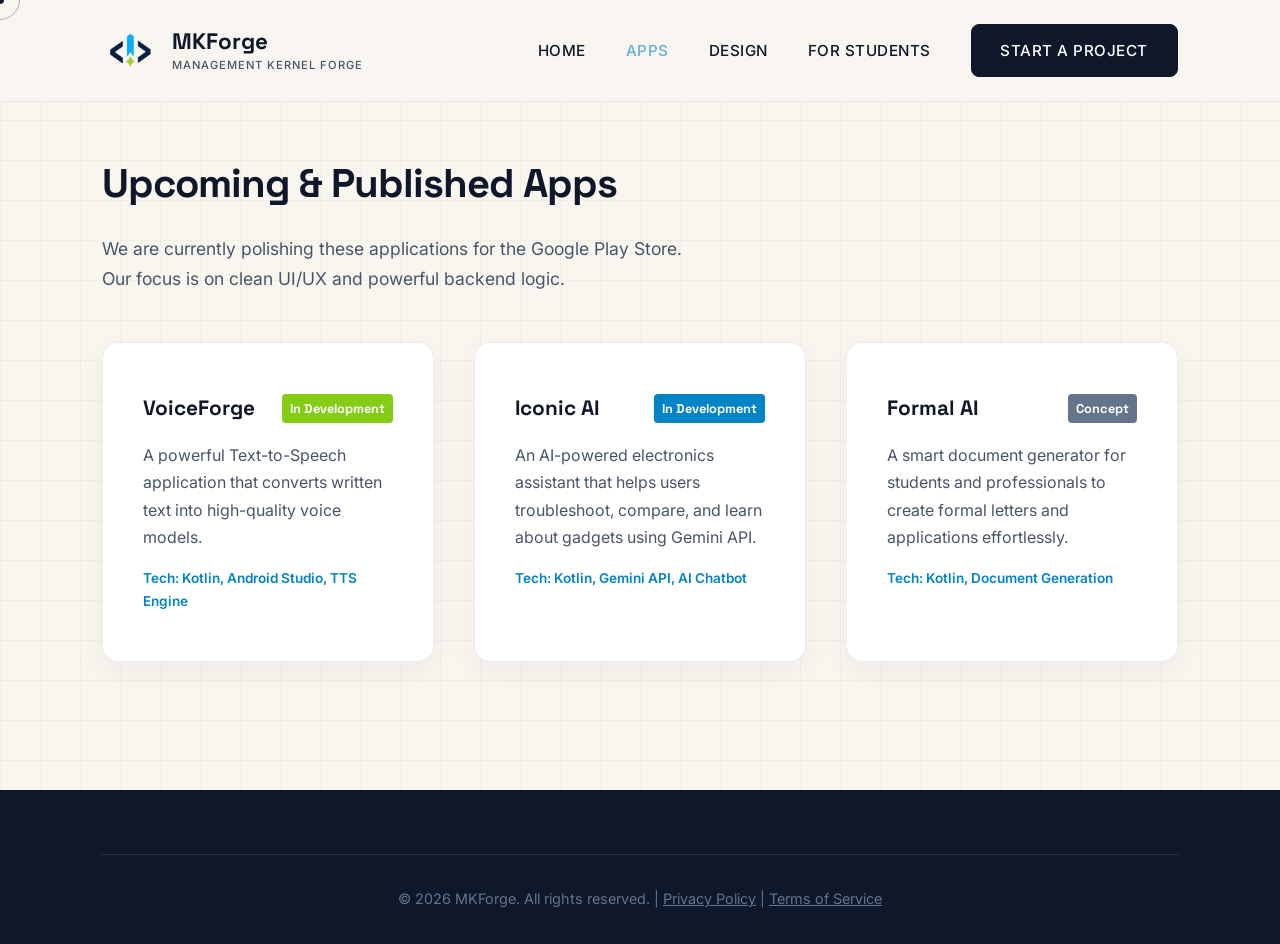
==== apps.html @ f060b6c5 "Initial commit" ====
<!DOCTYPE html>
<html lang="en">
<head>
    <meta charset="UTF-8">
    <meta name="viewport" content="width=device-width, initial-scale=1.0">
    <title>Our Apps | MKForge</title>
    <link rel="stylesheet" href="css/style.css">
    <link href="https://fonts.googleapis.com/css2?family=Inter:wght@300;400;500;600;800&family=Space+Grotesk:wght@700&display=swap" rel="stylesheet">
    <link rel="stylesheet" href="https://cdnjs.cloudflare.com/ajax/libs/font-awesome/6.4.0/css/all.min.css">
</head>
<body>
    <div class="cursor"></div>
    <div class="cursor-follower"></div>

    <nav class="navbar">
        <a href="index.html" class="logo">
            <img src="logo.png" alt="MKForge Logo" class="logo-img">
            <div class="logo-text">MKForge<span class="logo-sub">Management Kernel Forge</span></div>
        </a>
        <div class="menu-btn"><i class="fa-solid fa-bars"></i></div>
        <ul class="nav-links">
            <li><a href="index.html">Home</a></li>
            <li><a href="apps.html" class="active">Apps</a></li>
            <li><a href="design.html">Design</a></li>
            <li><a href="students.html">For Students</a></li>
            <li><a href="contact.html" class="btn-primary">Start a Project</a></li>
        </ul>
    </nav>

    <section style="padding-top: 150px;">
        <h2 class="section-title reveal">Upcoming & Published Apps</h2>
        <p class="section-subtitle reveal">We are currently polishing these applications for the Google Play Store. Our focus is on clean UI/UX and powerful backend logic.</p>
        
        <div class="grid-container">
            <div class="card reveal">
                <h3>VoiceForge <span style="font-size: 0.8rem; background: var(--accent-green); color: #fff; padding: 4px 8px; border-radius: 4px;">In Development</span></h3>
                <p style="margin-bottom: 1rem;">A powerful Text-to-Speech application that converts written text into high-quality voice models.</p>
                <p style="font-size: 0.85rem; color: var(--accent-color); font-weight: 600;">Tech: Kotlin, Android Studio, TTS Engine</p>
            </div>
            
            <div class="card reveal">
                <h3>Iconic AI <span style="font-size: 0.8rem; background: var(--accent-color); color: #fff; padding: 4px 8px; border-radius: 4px;">In Development</span></h3>
                <p style="margin-bottom: 1rem;">An AI-powered electronics assistant that helps users troubleshoot, compare, and learn about gadgets using Gemini API.</p>
                <p style="font-size: 0.85rem; color: var(--accent-color); font-weight: 600;">Tech: Kotlin, Gemini API, AI Chatbot</p>
            </div>
            
            <div class="card reveal">
                <h3>Formal AI <span style="font-size: 0.8rem; background: #64748b; color: #fff; padding: 4px 8px; border-radius: 4px;">Concept</span></h3>
                <p style="margin-bottom: 1rem;">A smart document generator for students and professionals to create formal letters and applications effortlessly.</p>
                <p style="font-size: 0.85rem; color: var(--accent-color); font-weight: 600;">Tech: Kotlin, Document Generation</p>
            </div>
        </div>
    </section>

    <footer>
        <p class="copyright">&copy; 2026 MKForge. All rights reserved. | <a href="privacy.html" style="color: #64748b;">Privacy Policy</a> | <a href="terms.html" style="color: #64748b;">Terms of Service</a></p>
    </footer>
    <script src="js/script.js"></script>
</body>
</html>
---- css/style.css ----
/* --- GLOBAL & VARIABLES --- */
* {
    margin: 0;
    padding: 0;
    box-sizing: border-box;
    cursor: none; /* Custom cursor */
}

:root {
    --bg-color: #F9F6F0;
    --card-bg: #FFFFFF;
    --text-main: #0F172A;
    --text-muted: #475569;
    --primary-color: #0F172A;
    --accent-color: #0284c7;
    --accent-green: #84cc16;
    --font-main: 'Inter', sans-serif;
    --font-heading: 'Space Grotesk', sans-serif;
    --border-color: rgba(15, 23, 42, 0.08);
}

body {
    background-color: var(--bg-color);
    color: var(--text-main);
    font-family: var(--font-main);
    overflow-x: hidden;
    line-height: 1.7;
    -webkit-font-smoothing: antialiased;
}
body {
    /* Purana code same rahega */
    background-color: var(--bg-color);
    /* Naya code: Subtle Grid Pattern */
    background-image: 
        linear-gradient(to right, rgba(15, 23, 42, 0.03) 1px, transparent 1px),
        linear-gradient(to bottom, rgba(15, 23, 42, 0.03) 1px, transparent 1px);
    background-size: 40px 40px;
}
/* Hero ke peeche halka sa blue glow */
.hero::before {
    content: '';
    position: absolute;
    top: 20%;
    left: -10%;
    width: 500px;
    height: 500px;
    background: rgba(2, 132, 199, 0.08);
    filter: blur(100px);
    border-radius: 50%;
    z-index: -1;
}
/* --- CUSTOM CURSOR --- */
.cursor {
    width: 8px; height: 8px; background-color: var(--text-main);
    border-radius: 50%; position: fixed; pointer-events: none;
    z-index: 9999; transform: translate(-50%, -50%); transition: transform 0.1s ease;
}
.cursor-follower {
    width: 40px; height: 40px; border: 1px solid rgba(15, 23, 42, 0.3);
    border-radius: 50%; position: fixed; pointer-events: none;
    z-index: 9998; transform: translate(-50%, -50%);
    transition: transform 0.3s ease, background 0.3s ease, border-color 0.3s ease;
}

/* --- ORIGINAL PNG LOGO STYLES --- */
.logo-img {
    height: 45px; 
    width: auto;
    object-fit: contain;
    transition: transform 0.3s ease;
}
.logo:hover .logo-img {
    transform: scale(1.05);
}

/* --- NAVBAR --- */
.navbar {
    display: flex; justify-content: space-between; align-items: center;
    padding: 1.5rem 8%; position: fixed; width: 100%; top: 0; z-index: 1000;
    background: rgba(249, 246, 240, 0.9); backdrop-filter: blur(15px);
    border-bottom: 1px solid var(--border-color);
}
.logo { display: flex; align-items: center; gap: 15px; text-decoration: none; }
.logo-text {
    display: flex; flex-direction: column; line-height: 1.2; 
    font-family: var(--font-heading); font-size: 1.4rem; font-weight: 700; color: var(--text-main);
}
.logo-sub {
    font-family: var(--font-main); font-size: 0.7rem; font-weight: 500;
    color: var(--text-muted); letter-spacing: 1px; text-transform: uppercase; margin-top: 4px;
}
.nav-links { display: flex; list-style: none; gap: 2.5rem; align-items: center; }
.nav-links a { color: var(--text-main); text-decoration: none; font-weight: 500; font-size: 0.95rem; transition: opacity 0.3s; text-transform: uppercase; letter-spacing: 0.5px;}
.nav-links a:hover, .nav-links a.active { opacity: 0.6; color: var(--accent-color); }
.menu-btn { display: none; font-size: 1.5rem; cursor: pointer; color: var(--text-main); }

/* --- BUTTONS --- */
.btn-primary {
    background: var(--primary-color); color: #fff !important; padding: 0.8rem 1.8rem; border-radius: 8px;
    font-weight: 600; transition: all 0.3s ease !important; text-decoration: none; border: 1px solid var(--primary-color);
    text-transform: none; letter-spacing: normal; display: inline-block;
}
.btn-primary:hover { background: transparent; color: var(--primary-color) !important; }
.btn-secondary {
    background: transparent; color: var(--text-main); padding: 0.8rem 1.8rem;
    border-radius: 8px; text-decoration: none; border: 1px solid var(--text-main); transition: all 0.3s;
    font-weight: 600; display: inline-block;
}
.btn-secondary:hover { background: rgba(15, 23, 42, 0.05); }
.btn-primary i {
    margin-left: 8px;
    transition: transform 0.3s ease;
}
.btn-primary:hover i {
    transform: translateX(5px);
}

/* --- SECTIONS & ANIMATIONS --- */
section { padding: 8rem 8% 4rem; min-height: 80vh; }
.section-title { font-family: var(--font-heading); font-size: 2.5rem; margin-bottom: 1rem; color: var(--text-main); letter-spacing: -1px;}
.section-subtitle { color: var(--text-muted); margin-bottom: 3rem; font-size: 1.1rem; max-width: 600px;}
.reveal { opacity: 0; transform: translateY(30px); transition: all 1s cubic-bezier(0.16, 1, 0.3, 1); }
.reveal.active { opacity: 1; transform: translateY(0); }

/* --- HERO (Home) --- */
.hero { display: flex; flex-direction: column; justify-content: center; align-items: flex-start; padding-top: 150px; min-height: 100vh;}
.hero-badge { color: var(--accent-color); font-weight: 600; letter-spacing: 1px; font-size: 0.9rem; margin-bottom: 1rem; display: block; text-transform: uppercase; }
.hero h1 { font-family: var(--font-heading); font-size: 4.5rem; line-height: 1.1; margin-bottom: 1.5rem; letter-spacing: -1px;}
.hero h1 span { color: var(--accent-color); }
.hero p { font-size: 1.15rem; color: var(--text-muted); margin-bottom: 3rem; max-width: 600px;}
.hero-buttons { display: flex; gap: 1rem; }

/* --- CARDS (Apps, Services, Design) --- */
.grid-container { display: grid; grid-template-columns: repeat(auto-fit, minmax(300px, 1fr)); gap: 2.5rem; }
.card {
    background: var(--card-bg); border: 1px solid var(--border-color);
    padding: 3rem 2.5rem; border-radius: 16px; transition: all 0.4s ease; 
    box-shadow: 0 10px 30px rgba(15, 23, 42, 0.05); text-decoration: none; color: inherit; display: block;
}
.card:hover { background: #F0F7FF; border-color: var(--accent-color); box-shadow: 0 20px 50px rgba(2, 132, 199, 0.15); transform: translateY(-8px); }
.card h3 { font-size: 1.3rem; margin-bottom: 1rem; color: var(--text-main); font-family: var(--font-heading); display: flex; justify-content: space-between; align-items: center;}
.card p { color: var(--text-muted); font-size: 1rem; }
.card-arrow { opacity: 0; transform: translateX(-10px); transition: all 0.3s ease; color: var(--accent-color); }
.card:hover .card-arrow { opacity: 1; transform: translateX(0); }

/* --- FORM STYLES --- */
.form-group { margin-bottom: 1.5rem; }
.form-group label { display: block; margin-bottom: 0.5rem; font-weight: 500; color: var(--text-main); }
.form-control {
    width: 100%; padding: 1rem; border: 1px solid var(--border-color); border-radius: 8px;
    font-family: var(--font-main); font-size: 1rem; background: #fff; transition: border 0.3s;
}
.form-control:focus { outline: none; border-color: var(--accent-color); box-shadow: 0 0 0 3px rgba(2, 132, 199, 0.1); }
textarea.form-control { resize: vertical; min-height: 150px; }

/* --- FOOTER --- */
footer { background: var(--text-main); padding: 4rem 8% 2rem; color: #fff; margin-top: 4rem;}
.footer-grid { display: grid; grid-template-columns: repeat(auto-fit, minmax(200px, 1fr)); gap: 2rem; margin-bottom: 3rem;}
footer h4 { font-family: var(--font-heading); font-size: 1.2rem; margin-bottom: 1rem; color: #fff;}
footer ul { list-style: none; }
footer ul li { margin-bottom: 0.8rem; }
footer ul li a { color: #94a3b8; text-decoration: none; transition: color 0.3s; }
footer ul li a:hover { color: var(--accent-color); }
.copyright { font-size: 0.9rem; color: #64748b; border-top: 1px solid rgba(255, 255, 255, 0.1); padding-top: 2rem; text-align: center;}

/* --- RESPONSIVE (MOBILE FIX) --- */
@media (max-width: 768px) {
    .hero h1 { font-size: 3rem; }
    .nav-links {
        position: fixed; top: 0; right: -100%; height: 100vh; width: 70%;
        background: var(--bg-color); flex-direction: column; justify-content: center;
        transition: right 0.4s ease; box-shadow: -10px 0 30px rgba(0,0,0,0.1); padding: 2rem; z-index: 999;
    }
    .nav-links.active { right: 0; }
    .menu-btn { display: block; z-index: 1001; }
    section { padding: 6rem 5% 3rem; }
}
.type-cursor {
    animation: blink 1s infinite;
    color: var(--accent-color);
    font-weight: 300;
}
@keyframes blink {
    50% { opacity: 0; }
}
.marquee-container {
    width: 100%;
    overflow: hidden;
    background: #fff;
    border-top: 1px solid var(--border-color);
    border-bottom: 1px solid var(--border-color);
    padding: 1.5rem 0;
    margin-top: 4rem;
}
.marquee-content {
    display: flex;
    gap: 4rem;
    white-space: nowrap;
    animation: scroll 20s linear infinite;
    font-family: var(--font-heading);
    font-size: 1.2rem;
    color: var(--text-muted);
    font-weight: 600;
}
.marquee-content span {
    display: flex;
    align-items: center;
    gap: 10px;
}
@keyframes scroll {
    0% { transform: translateX(0); }
    100% { transform: translateX(-50%); }
}
.back-to-top {
    position: fixed; bottom: 30px; right: 30px; width: 50px; height: 50px;
    background: var(--primary-color); color: #fff; border: none; border-radius: 50%;
    display: flex; align-items: center; justify-content: center; font-size: 1.2rem;
    cursor: pointer; opacity: 0; visibility: hidden; transition: all 0.3s ease; z-index: 999;
    box-shadow: 0 10px 20px rgba(15, 23, 42, 0.2);
}
.back-to-top.show { opacity: 1; visibility: visible; }
.back-to-top:hover { background: var(--accent-color); transform: translateY(-5px); }
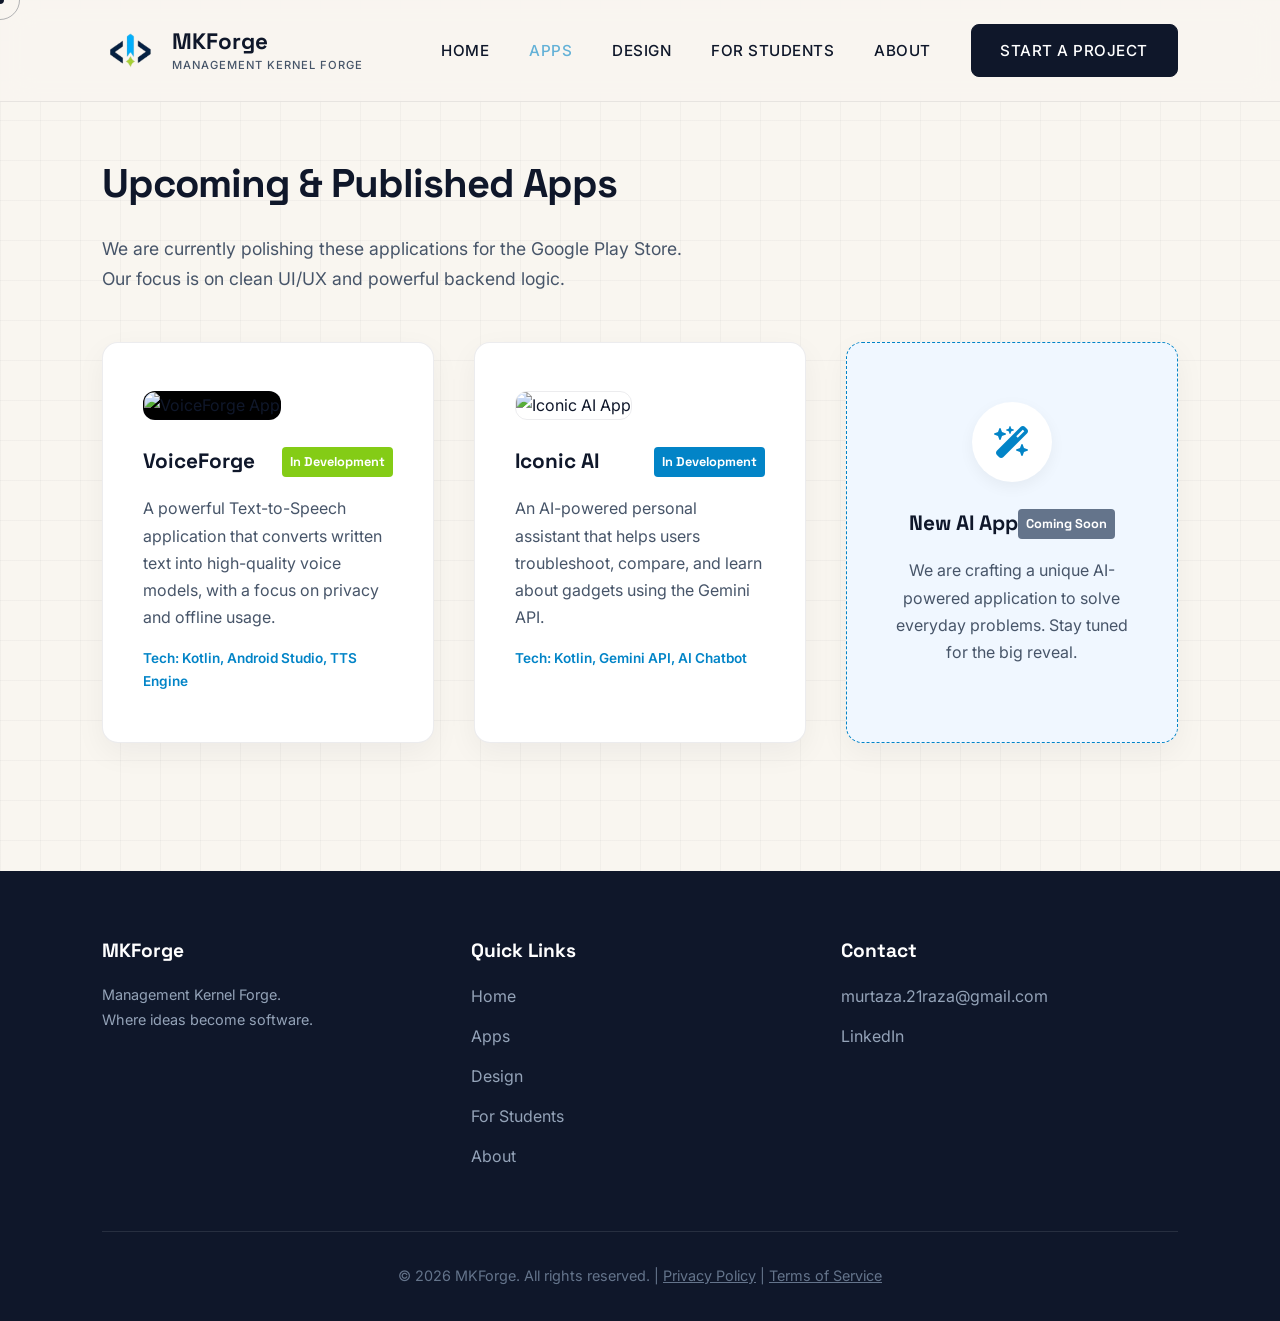
==== commit db5aa0f2: "Add About link and update app descriptions" ====
--- a/apps.html
+++ b/apps.html
@@ -23,6 +23,7 @@
             <li><a href="apps.html" class="active">Apps</a></li>
             <li><a href="design.html">Design</a></li>
             <li><a href="students.html">For Students</a></li>
+            <li><a href="about.html">About</a></li>
             <li><a href="contact.html" class="btn-primary">Start a Project</a></li>
         </ul>
     </nav>
@@ -32,29 +33,63 @@
         <p class="section-subtitle reveal">We are currently polishing these applications for the Google Play Store. Our focus is on clean UI/UX and powerful backend logic.</p>
         
         <div class="grid-container">
-            <div class="card reveal">
+            <!-- App 1: VoiceForge -->
+            <div class="card reveal tilt">
+                <!-- VoiceForge Image (Embedded) -->
+                <img src="[data-uri]" alt="VoiceForge App" style="width: 100%; border-radius: 12px; margin-bottom: 1.5rem; border: 1px solid var(--border-color); background: #000;">
                 <h3>VoiceForge <span style="font-size: 0.8rem; background: var(--accent-green); color: #fff; padding: 4px 8px; border-radius: 4px;">In Development</span></h3>
-                <p style="margin-bottom: 1rem;">A powerful Text-to-Speech application that converts written text into high-quality voice models.</p>
+                <p style="margin-bottom: 1rem;">A powerful Text-to-Speech application that converts written text into high-quality voice models, with a focus on privacy and offline usage.</p>
                 <p style="font-size: 0.85rem; color: var(--accent-color); font-weight: 600;">Tech: Kotlin, Android Studio, TTS Engine</p>
             </div>
             
-            <div class="card reveal">
+            <!-- App 2: Iconic AI -->
+            <div class="card reveal tilt">
+                <!-- Iconic AI Image (Embedded) -->
+                <img src="[data-uri]" alt="Iconic AI App" style="width: 100%; border-radius: 12px; margin-bottom: 1.5rem; border: 1px solid var(--border-color);">
                 <h3>Iconic AI <span style="font-size: 0.8rem; background: var(--accent-color); color: #fff; padding: 4px 8px; border-radius: 4px;">In Development</span></h3>
-                <p style="margin-bottom: 1rem;">An AI-powered electronics assistant that helps users troubleshoot, compare, and learn about gadgets using Gemini API.</p>
+                <p style="margin-bottom: 1rem;">An AI-powered personal assistant that helps users troubleshoot, compare, and learn about gadgets using the Gemini API.</p>
                 <p style="font-size: 0.85rem; color: var(--accent-color); font-weight: 600;">Tech: Kotlin, Gemini API, AI Chatbot</p>
             </div>
             
-            <div class="card reveal">
-                <h3>Formal AI <span style="font-size: 0.8rem; background: #64748b; color: #fff; padding: 4px 8px; border-radius: 4px;">Concept</span></h3>
-                <p style="margin-bottom: 1rem;">A smart document generator for students and professionals to create formal letters and applications effortlessly.</p>
-                <p style="font-size: 0.85rem; color: var(--accent-color); font-weight: 600;">Tech: Kotlin, Document Generation</p>
+            <!-- Naya App (Coming Soon) -->
+            <div class="card reveal tilt" style="display: flex; flex-direction: column; justify-content: center; align-items: center; text-align: center; background: #F0F7FF; border: 1px dashed var(--accent-color);">
+                <div style="width: 80px; height: 80px; background: #fff; border-radius: 50%; display: flex; align-items: center; justify-content: center; margin-bottom: 1.5rem; box-shadow: 0 5px 15px rgba(0,0,0,0.05);">
+                    <i class="fa-solid fa-wand-magic-sparkles" style="font-size: 2rem; color: var(--accent-color);"></i>
+                </div>
+                <h3>New AI App <span style="font-size: 0.8rem; background: #64748b; color: #fff; padding: 4px 8px; border-radius: 4px;">Coming Soon</span></h3>
+                <p style="margin-bottom: 1rem; color: var(--text-muted);">We are crafting a unique AI-powered application to solve everyday problems. Stay tuned for the big reveal.</p>
             </div>
         </div>
     </section>
 
     <footer>
+        <div class="footer-grid">
+            <div>
+                <h4>MKForge</h4>
+                <p style="color: #94a3b8; font-size: 0.9rem;">Management Kernel Forge.<br>Where ideas become software.</p>
+            </div>
+            <div>
+                <h4>Quick Links</h4>
+                <ul>
+                    <li><a href="index.html">Home</a></li>
+                    <li><a href="apps.html">Apps</a></li>
+                    <li><a href="design.html">Design</a></li>
+                    <li><a href="students.html">For Students</a></li>
+                    <li><a href="about.html">About</a></li>
+                </ul>
+            </div>
+            <div>
+                <h4>Contact</h4>
+                <ul>
+                    <li><a href="mailto:murtaza.21raza@gmail.com">murtaza.21raza@gmail.com</a></li>
+                    <li><a href="https://www.linkedin.com/in/murtaza-tech" target="_blank">LinkedIn</a></li>
+                </ul>
+            </div>
+        </div>
         <p class="copyright">&copy; 2026 MKForge. All rights reserved. | <a href="privacy.html" style="color: #64748b;">Privacy Policy</a> | <a href="terms.html" style="color: #64748b;">Terms of Service</a></p>
     </footer>
+
+    <button id="backToTop" class="back-to-top"><i class="fa-solid fa-arrow-up"></i></button>
     <script src="js/script.js"></script>
 </body>
-</html>+</html>
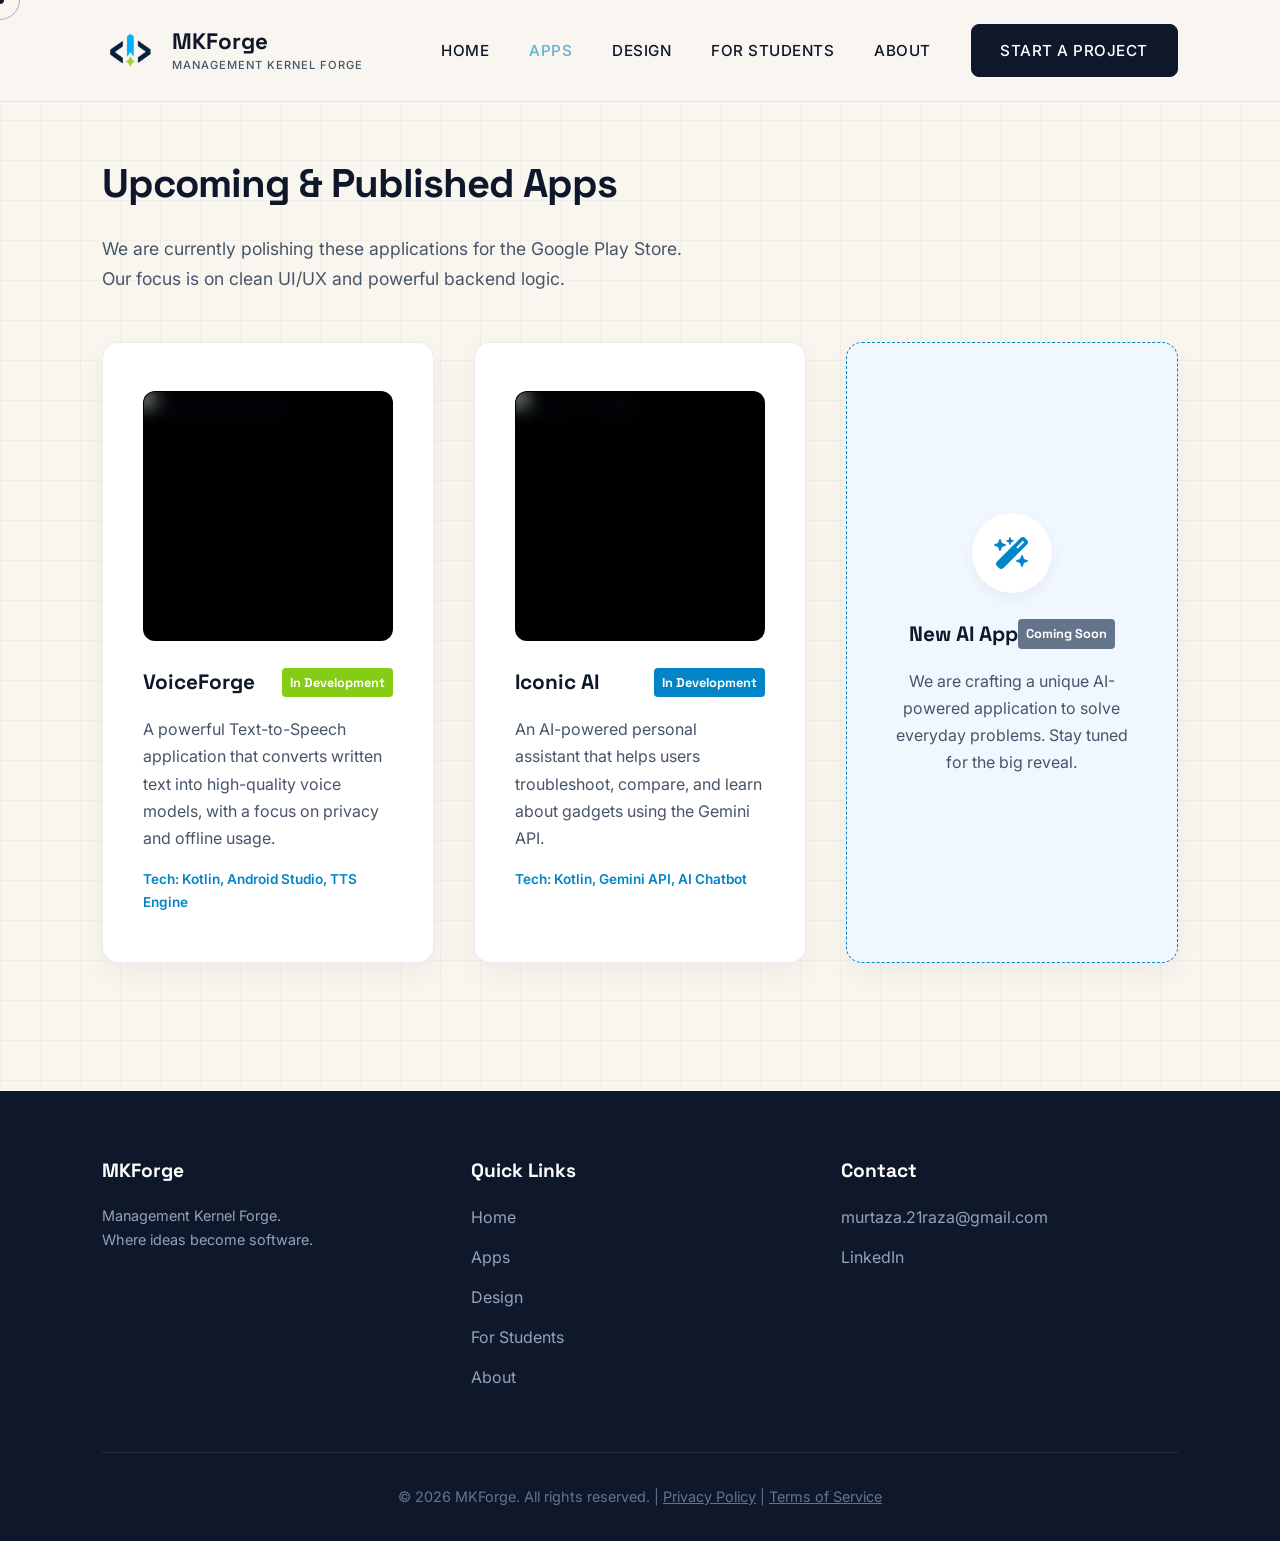
==== commit 5ff60f7e: "Add blur effect to app images in apps.html" ====
--- a/apps.html
+++ b/apps.html
@@ -7,6 +7,35 @@
     <link rel="stylesheet" href="css/style.css">
     <link href="https://fonts.googleapis.com/css2?family=Inter:wght@300;400;500;600;800&family=Space+Grotesk:wght@700&display=swap" rel="stylesheet">
     <link rel="stylesheet" href="https://cdnjs.cloudflare.com/ajax/libs/font-awesome/6.4.0/css/all.min.css">
+    <style>
+        /* Blur Effect for Template Images */
+        .app-image-container {
+            width: 100%;
+            height: 250px; /* Fix height taake cards barabar lagen */
+            border-radius: 12px;
+            overflow: hidden;
+            margin-bottom: 1.5rem;
+            border: 1px solid var(--border-color);
+            position: relative;
+            background: #000;
+        }
+
+        .app-image-container img {
+            width: 100%;
+            height: 100%;
+            object-fit: cover; /* Image ko container mein fit karega */
+            object-position: top; /* Upar se crop karega taake app ka top UI dikhe */
+            filter: blur(8px); /* Shuru mein blur */
+            transform: scale(1.1); /* Blur ki wajah se kinaron par jo khaali jagah aati hai usko chupata hai */
+            transition: all 0.5s cubic-bezier(0.16, 1, 0.3, 1);
+        }
+
+        /* Hover karne par clear ho jayegi */
+        .card:hover .app-image-container img {
+            filter: blur(0);
+            transform: scale(1);
+        }
+    </style>
 </head>
 <body>
     <div class="cursor"></div>
@@ -35,8 +64,10 @@
         <div class="grid-container">
             <!-- App 1: VoiceForge -->
             <div class="card reveal tilt">
-                <!-- VoiceForge Image (Embedded) -->
-                <img src="[data-uri]" alt="VoiceForge App" style="width: 100%; border-radius: 12px; margin-bottom: 1.5rem; border: 1px solid var(--border-color); background: #000;">
+                <div class="app-image-container">
+                    <!-- Yahan assets folder se image aa rahi hai -->
+                    <img src="assets/voiceforge.webp" alt="VoiceForge App">
+                </div>
                 <h3>VoiceForge <span style="font-size: 0.8rem; background: var(--accent-green); color: #fff; padding: 4px 8px; border-radius: 4px;">In Development</span></h3>
                 <p style="margin-bottom: 1rem;">A powerful Text-to-Speech application that converts written text into high-quality voice models, with a focus on privacy and offline usage.</p>
                 <p style="font-size: 0.85rem; color: var(--accent-color); font-weight: 600;">Tech: Kotlin, Android Studio, TTS Engine</p>
@@ -44,8 +75,10 @@
             
             <!-- App 2: Iconic AI -->
             <div class="card reveal tilt">
-                <!-- Iconic AI Image (Embedded) -->
-                <img src="[data-uri]" alt="Iconic AI App" style="width: 100%; border-radius: 12px; margin-bottom: 1.5rem; border: 1px solid var(--border-color);">
+                <div class="app-image-container">
+                    <!-- Yahan assets folder se image aa rahi hai -->
+                    <img src="assets/iconic-ai.webp" alt="Iconic AI App">
+                </div>
                 <h3>Iconic AI <span style="font-size: 0.8rem; background: var(--accent-color); color: #fff; padding: 4px 8px; border-radius: 4px;">In Development</span></h3>
                 <p style="margin-bottom: 1rem;">An AI-powered personal assistant that helps users troubleshoot, compare, and learn about gadgets using the Gemini API.</p>
                 <p style="font-size: 0.85rem; color: var(--accent-color); font-weight: 600;">Tech: Kotlin, Gemini API, AI Chatbot</p>
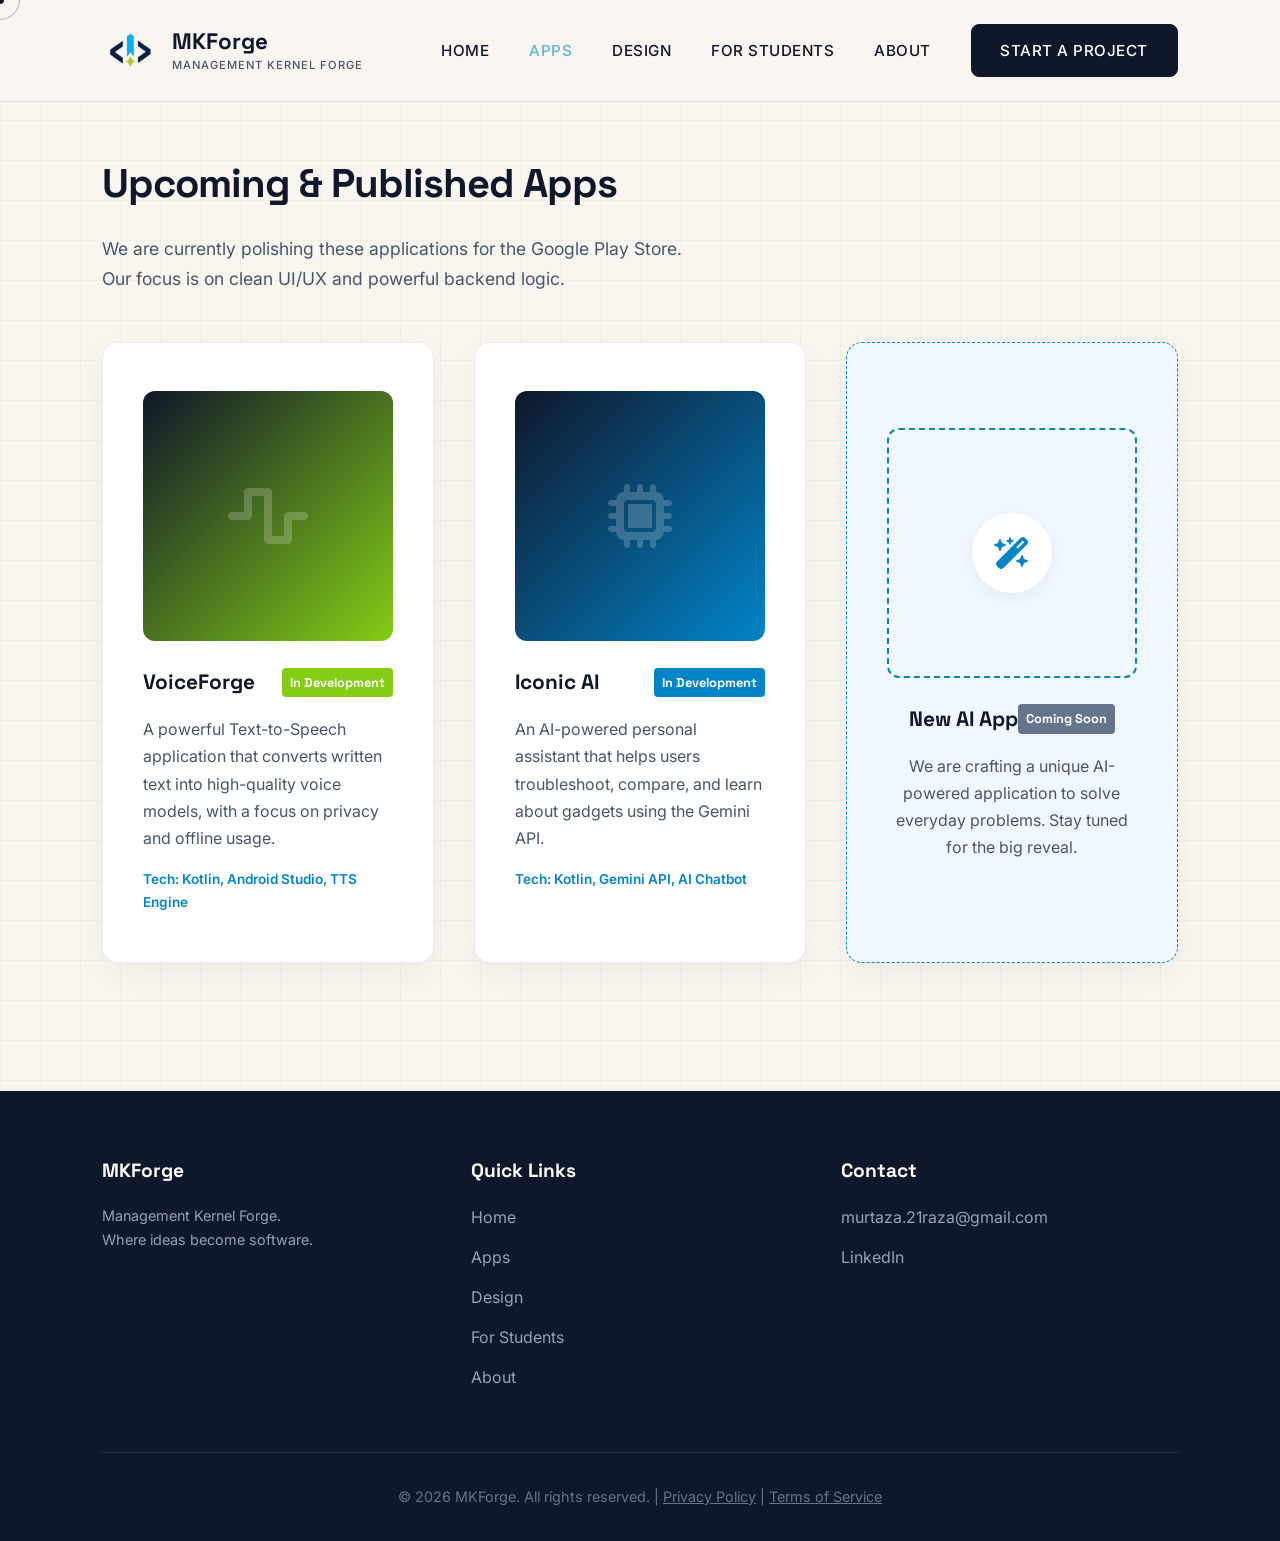
==== commit 4b276c82: "Refactor app image containers and gradients" ====
--- a/apps.html
+++ b/apps.html
@@ -8,32 +8,51 @@
     <link href="https://fonts.googleapis.com/css2?family=Inter:wght@300;400;500;600;800&family=Space+Grotesk:wght@700&display=swap" rel="stylesheet">
     <link rel="stylesheet" href="https://cdnjs.cloudflare.com/ajax/libs/font-awesome/6.4.0/css/all.min.css">
     <style>
-        /* Blur Effect for Template Images */
-        .app-image-container {
+        /* Gradient Container for Apps */
+        .app-gradient-container {
             width: 100%;
-            height: 250px; /* Fix height taake cards barabar lagen */
+            height: 250px;
             border-radius: 12px;
+            margin-bottom: 1.5rem;
+            position: relative;
             overflow: hidden;
-            margin-bottom: 1.5rem;
-            border: 1px solid var(--border-color);
-            position: relative;
-            background: #000;
+            display: flex;
+            align-items: center;
+            justify-content: center;
+            /* Dynamic gradient background */
+            background: linear-gradient(135deg, #0F172A 0%, #0284c7 100%);
+            transition: all 0.5s ease;
         }
 
-        .app-image-container img {
-            width: 100%;
-            height: 100%;
-            object-fit: cover; /* Image ko container mein fit karega */
-            object-position: top; /* Upar se crop karega taake app ka top UI dikhe */
-            filter: blur(8px); /* Shuru mein blur */
-            transform: scale(1.1); /* Blur ki wajah se kinaron par jo khaali jagah aati hai usko chupata hai */
-            transition: all 0.5s cubic-bezier(0.16, 1, 0.3, 1);
+        /* VoiceForge specific gradient */
+        .app-gradient-container.voiceforge {
+            background: linear-gradient(135deg, #0F172A 0%, #84cc16 100%);
         }
 
-        /* Hover karne par clear ho jayegi */
-        .card:hover .app-image-container img {
-            filter: blur(0);
-            transform: scale(1);
+        /* Iconic AI specific gradient */
+        .app-gradient-container.iconicai {
+            background: linear-gradient(135deg, #0F172A 0%, #0284c7 100%);
+        }
+
+        /* Mouse move par gradient change (Hover Effect) */
+        .card:hover .app-gradient-container.voiceforge {
+            background: linear-gradient(135deg, #84cc16 0%, #0F172A 100%);
+            transform: scale(1.02);
+        }
+        .card:hover .app-gradient-container.iconicai {
+            background: linear-gradient(135deg, #0284c7 0%, #0F172A 100%);
+            transform: scale(1.02);
+        }
+
+        .app-gradient-container i {
+            font-size: 4rem;
+            color: rgba(255, 255, 255, 0.2);
+            transition: all 0.5s ease;
+        }
+
+        .card:hover .app-gradient-container i {
+            color: rgba(255, 255, 255, 0.8);
+            transform: scale(1.1) rotate(10deg);
         }
     </style>
 </head>
@@ -62,11 +81,11 @@
         <p class="section-subtitle reveal">We are currently polishing these applications for the Google Play Store. Our focus is on clean UI/UX and powerful backend logic.</p>
         
         <div class="grid-container">
+            
             <!-- App 1: VoiceForge -->
             <div class="card reveal tilt">
-                <div class="app-image-container">
-                    <!-- Yahan assets folder se image aa rahi hai -->
-                    <img src="assets/voiceforge.webp" alt="VoiceForge App">
+                <div class="app-gradient-container voiceforge">
+                    <i class="fa-solid fa-wave-square"></i>
                 </div>
                 <h3>VoiceForge <span style="font-size: 0.8rem; background: var(--accent-green); color: #fff; padding: 4px 8px; border-radius: 4px;">In Development</span></h3>
                 <p style="margin-bottom: 1rem;">A powerful Text-to-Speech application that converts written text into high-quality voice models, with a focus on privacy and offline usage.</p>
@@ -75,23 +94,25 @@
             
             <!-- App 2: Iconic AI -->
             <div class="card reveal tilt">
-                <div class="app-image-container">
-                    <!-- Yahan assets folder se image aa rahi hai -->
-                    <img src="assets/iconic-ai.webp" alt="Iconic AI App">
+                <div class="app-gradient-container iconicai">
+                    <i class="fa-solid fa-microchip"></i>
                 </div>
                 <h3>Iconic AI <span style="font-size: 0.8rem; background: var(--accent-color); color: #fff; padding: 4px 8px; border-radius: 4px;">In Development</span></h3>
                 <p style="margin-bottom: 1rem;">An AI-powered personal assistant that helps users troubleshoot, compare, and learn about gadgets using the Gemini API.</p>
                 <p style="font-size: 0.85rem; color: var(--accent-color); font-weight: 600;">Tech: Kotlin, Gemini API, AI Chatbot</p>
             </div>
             
-            <!-- Naya App (Coming Soon) -->
+            <!-- App 3: New AI App -->
             <div class="card reveal tilt" style="display: flex; flex-direction: column; justify-content: center; align-items: center; text-align: center; background: #F0F7FF; border: 1px dashed var(--accent-color);">
-                <div style="width: 80px; height: 80px; background: #fff; border-radius: 50%; display: flex; align-items: center; justify-content: center; margin-bottom: 1.5rem; box-shadow: 0 5px 15px rgba(0,0,0,0.05);">
-                    <i class="fa-solid fa-wand-magic-sparkles" style="font-size: 2rem; color: var(--accent-color);"></i>
+                <div class="app-gradient-container" style="background: transparent; border: 2px dashed var(--accent-color); height: 250px;">
+                    <div style="width: 80px; height: 80px; background: #fff; border-radius: 50%; display: flex; align-items: center; justify-content: center; box-shadow: 0 5px 15px rgba(0,0,0,0.05);">
+                        <i class="fa-solid fa-wand-magic-sparkles" style="font-size: 2rem; color: var(--accent-color);"></i>
+                    </div>
                 </div>
                 <h3>New AI App <span style="font-size: 0.8rem; background: #64748b; color: #fff; padding: 4px 8px; border-radius: 4px;">Coming Soon</span></h3>
                 <p style="margin-bottom: 1rem; color: var(--text-muted);">We are crafting a unique AI-powered application to solve everyday problems. Stay tuned for the big reveal.</p>
             </div>
+
         </div>
     </section>
 
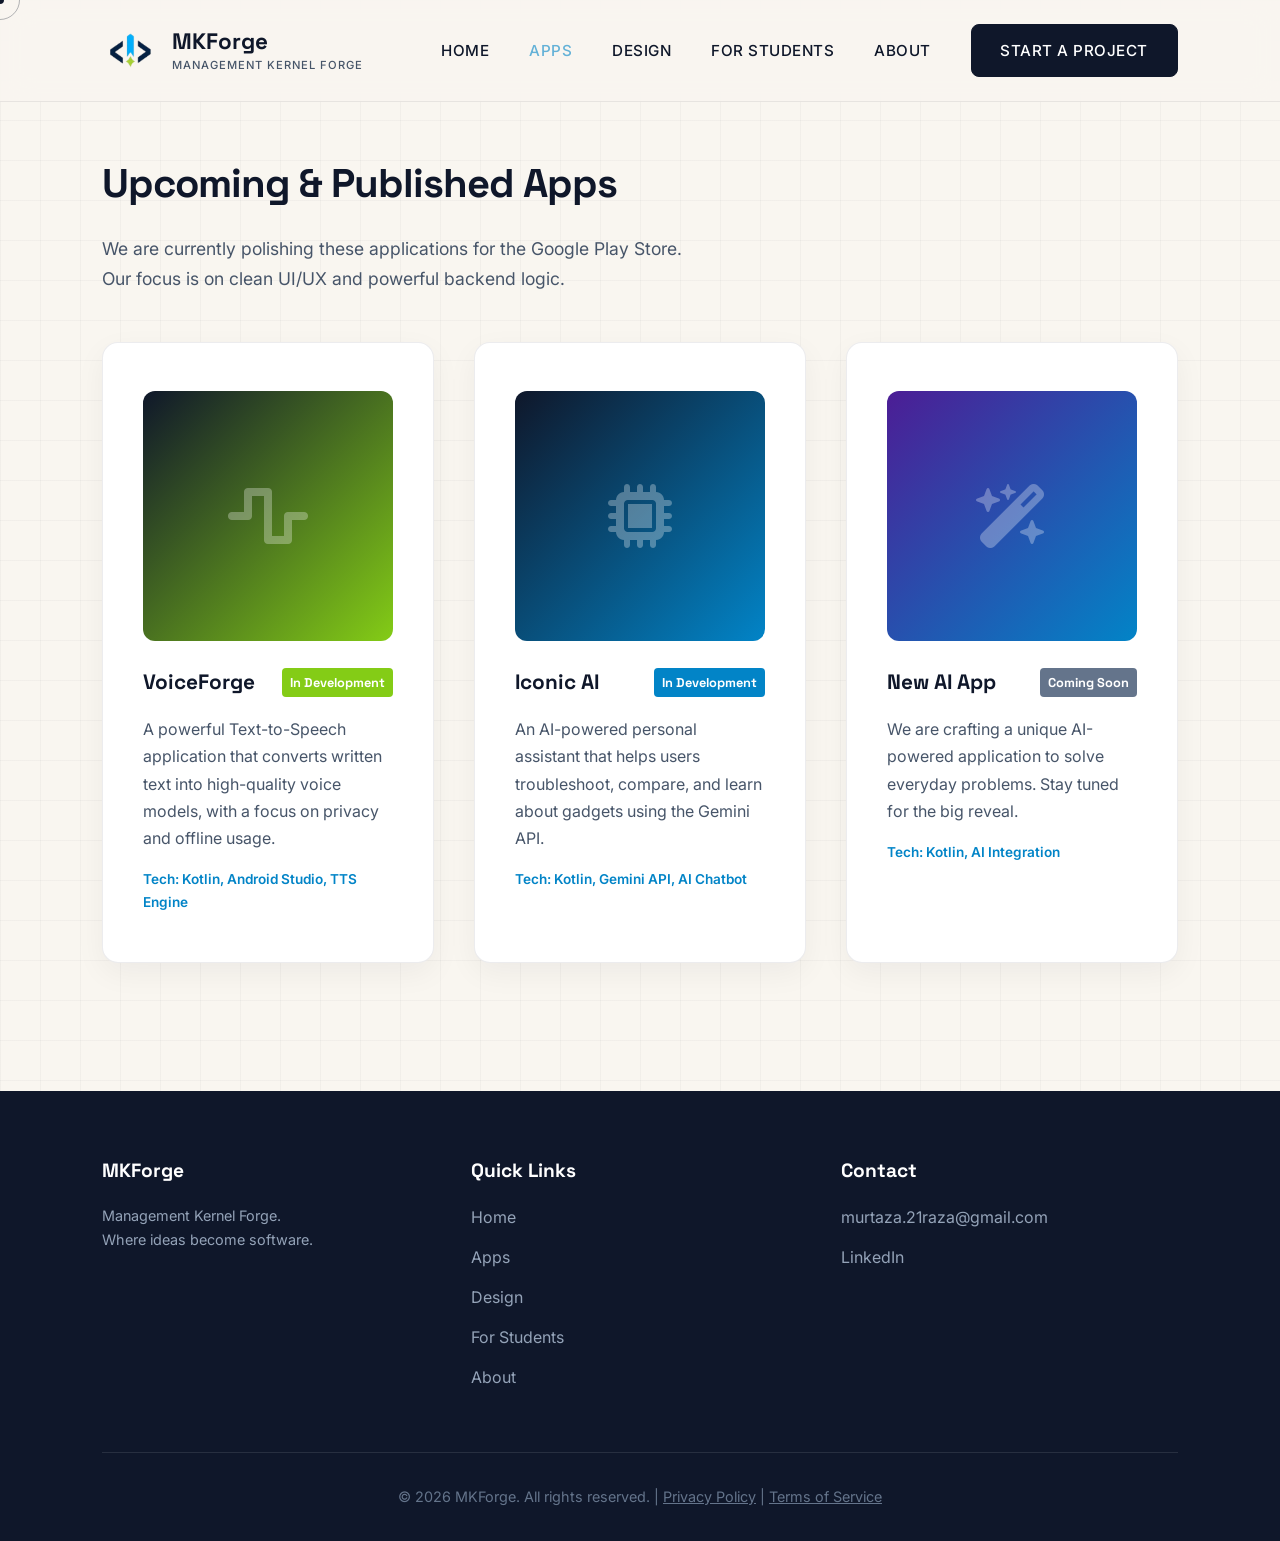
==== commit a8bd8e0a: "Refactor gradient styles and update app section" ====
--- a/apps.html
+++ b/apps.html
@@ -8,7 +8,7 @@
     <link href="https://fonts.googleapis.com/css2?family=Inter:wght@300;400;500;600;800&family=Space+Grotesk:wght@700&display=swap" rel="stylesheet">
     <link rel="stylesheet" href="https://cdnjs.cloudflare.com/ajax/libs/font-awesome/6.4.0/css/all.min.css">
     <style>
-        /* Gradient Container for Apps */
+        /* Base Gradient Container */
         .app-gradient-container {
             width: 100%;
             height: 250px;
@@ -19,22 +19,25 @@
             display: flex;
             align-items: center;
             justify-content: center;
-            /* Dynamic gradient background */
-            background: linear-gradient(135deg, #0F172A 0%, #0284c7 100%);
             transition: all 0.5s ease;
         }
 
-        /* VoiceForge specific gradient */
+        /* VoiceForge Gradient */
         .app-gradient-container.voiceforge {
             background: linear-gradient(135deg, #0F172A 0%, #84cc16 100%);
         }
 
-        /* Iconic AI specific gradient */
+        /* Iconic AI Gradient */
         .app-gradient-container.iconicai {
             background: linear-gradient(135deg, #0F172A 0%, #0284c7 100%);
         }
 
-        /* Mouse move par gradient change (Hover Effect) */
+        /* New AI App (Coming Soon) Gradient */
+        .app-gradient-container.comingsoon {
+            background: linear-gradient(135deg, #4c1d95 0%, #0284c7 100%); /* Purple to Blue */
+        }
+
+        /* Hover Animations */
         .card:hover .app-gradient-container.voiceforge {
             background: linear-gradient(135deg, #84cc16 0%, #0F172A 100%);
             transform: scale(1.02);
@@ -43,15 +46,20 @@
             background: linear-gradient(135deg, #0284c7 0%, #0F172A 100%);
             transform: scale(1.02);
         }
+        .card:hover .app-gradient-container.comingsoon {
+            background: linear-gradient(135deg, #0284c7 0%, #4c1d95 100%);
+            transform: scale(1.02);
+        }
 
+        /* Icon Inside Gradient */
         .app-gradient-container i {
             font-size: 4rem;
-            color: rgba(255, 255, 255, 0.2);
+            color: rgba(255, 255, 255, 0.3);
             transition: all 0.5s ease;
         }
 
         .card:hover .app-gradient-container i {
-            color: rgba(255, 255, 255, 0.8);
+            color: rgba(255, 255, 255, 0.9);
             transform: scale(1.1) rotate(10deg);
         }
     </style>
@@ -102,15 +110,14 @@
                 <p style="font-size: 0.85rem; color: var(--accent-color); font-weight: 600;">Tech: Kotlin, Gemini API, AI Chatbot</p>
             </div>
             
-            <!-- App 3: New AI App -->
-            <div class="card reveal tilt" style="display: flex; flex-direction: column; justify-content: center; align-items: center; text-align: center; background: #F0F7FF; border: 1px dashed var(--accent-color);">
-                <div class="app-gradient-container" style="background: transparent; border: 2px dashed var(--accent-color); height: 250px;">
-                    <div style="width: 80px; height: 80px; background: #fff; border-radius: 50%; display: flex; align-items: center; justify-content: center; box-shadow: 0 5px 15px rgba(0,0,0,0.05);">
-                        <i class="fa-solid fa-wand-magic-sparkles" style="font-size: 2rem; color: var(--accent-color);"></i>
-                    </div>
+            <!-- App 3: New AI App (Coming Soon) -->
+            <div class="card reveal tilt">
+                <div class="app-gradient-container comingsoon">
+                    <i class="fa-solid fa-wand-magic-sparkles"></i>
                 </div>
                 <h3>New AI App <span style="font-size: 0.8rem; background: #64748b; color: #fff; padding: 4px 8px; border-radius: 4px;">Coming Soon</span></h3>
-                <p style="margin-bottom: 1rem; color: var(--text-muted);">We are crafting a unique AI-powered application to solve everyday problems. Stay tuned for the big reveal.</p>
+                <p style="margin-bottom: 1rem;">We are crafting a unique AI-powered application to solve everyday problems. Stay tuned for the big reveal.</p>
+                <p style="font-size: 0.85rem; color: var(--accent-color); font-weight: 600;">Tech: Kotlin, AI Integration</p>
             </div>
 
         </div>
